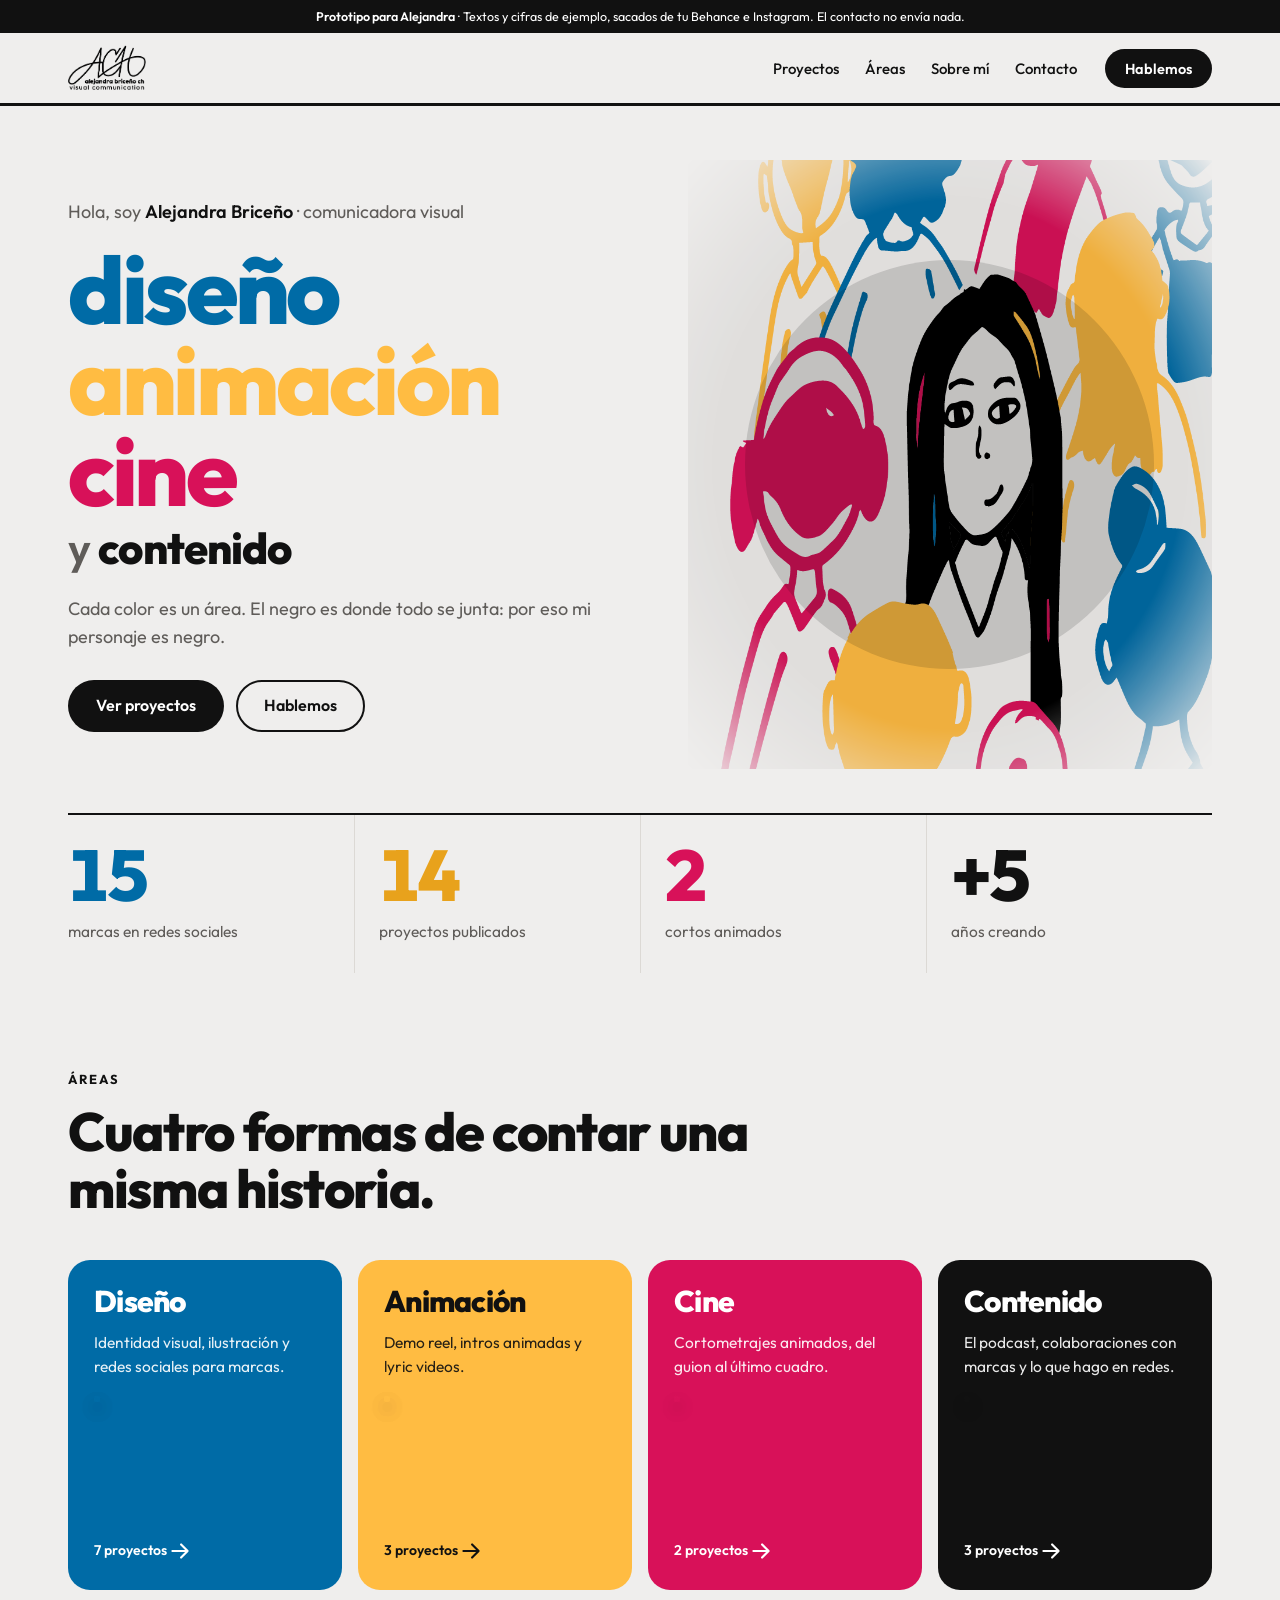
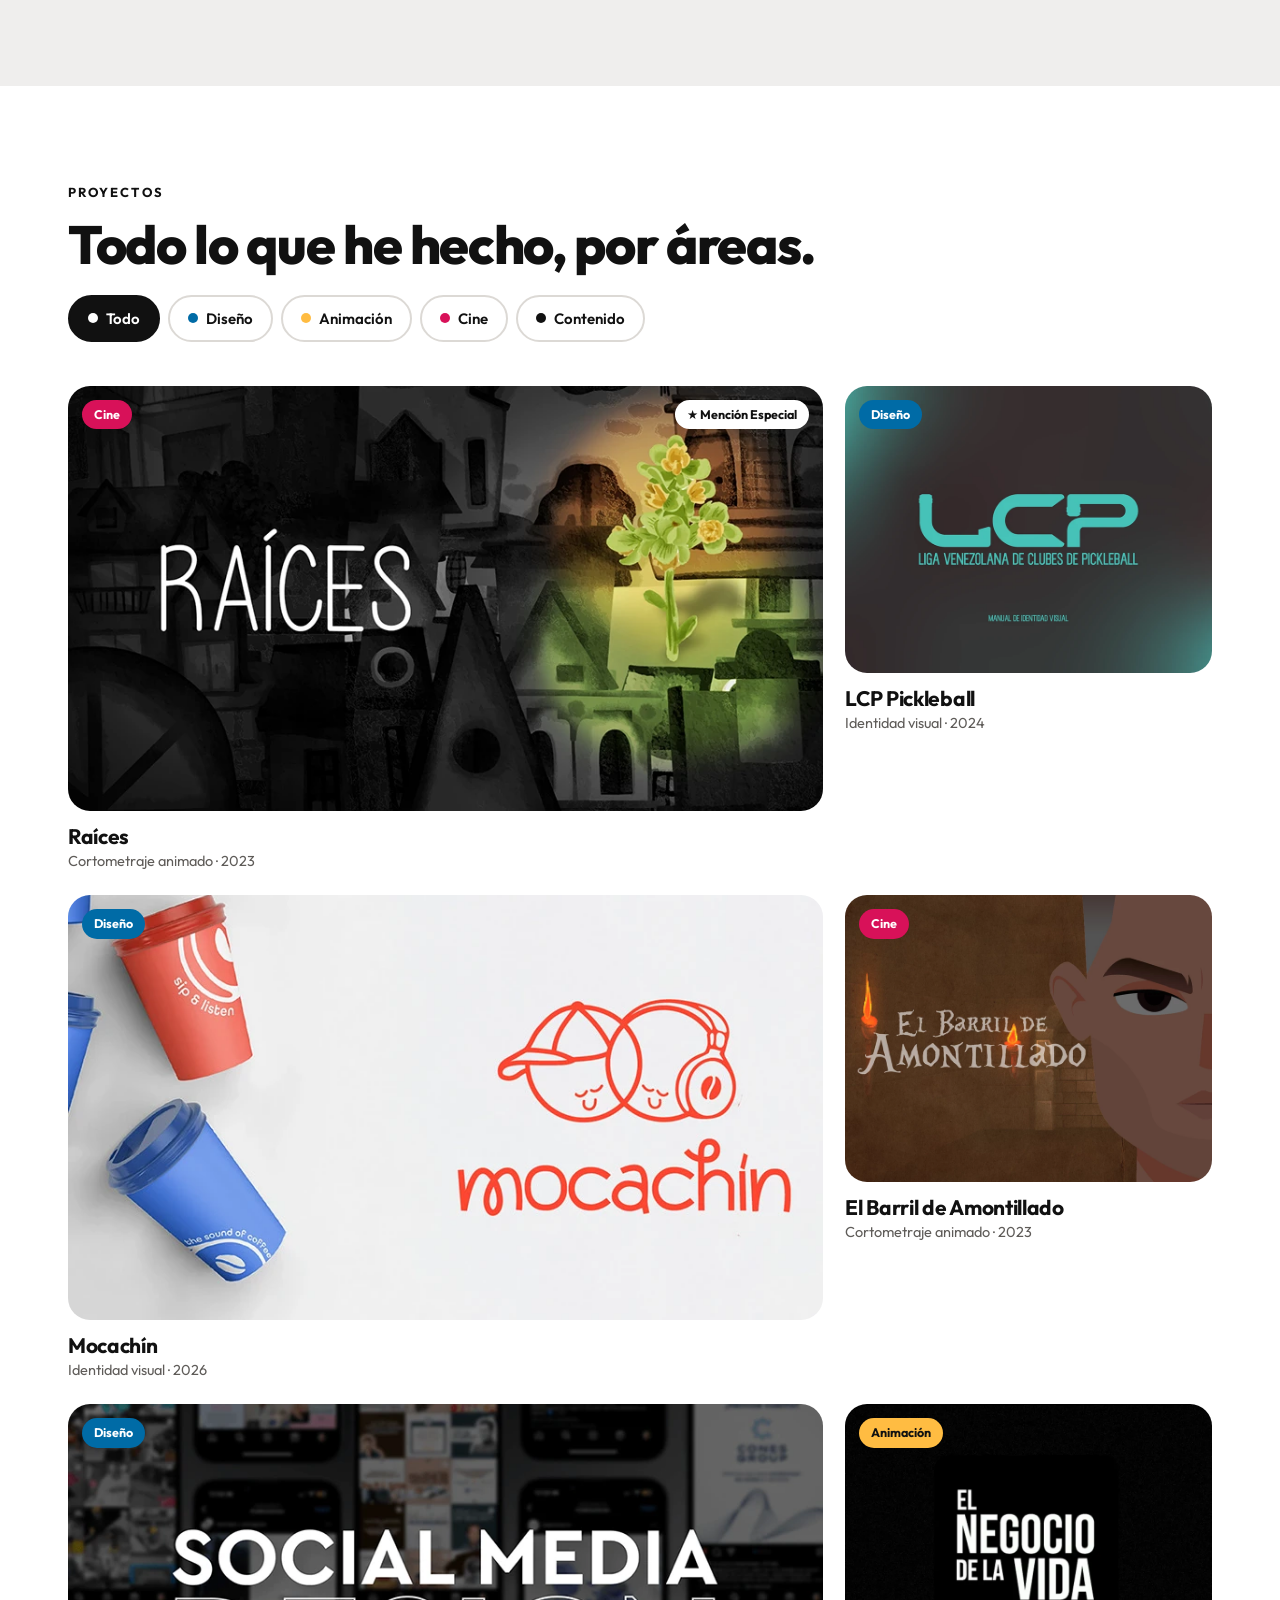
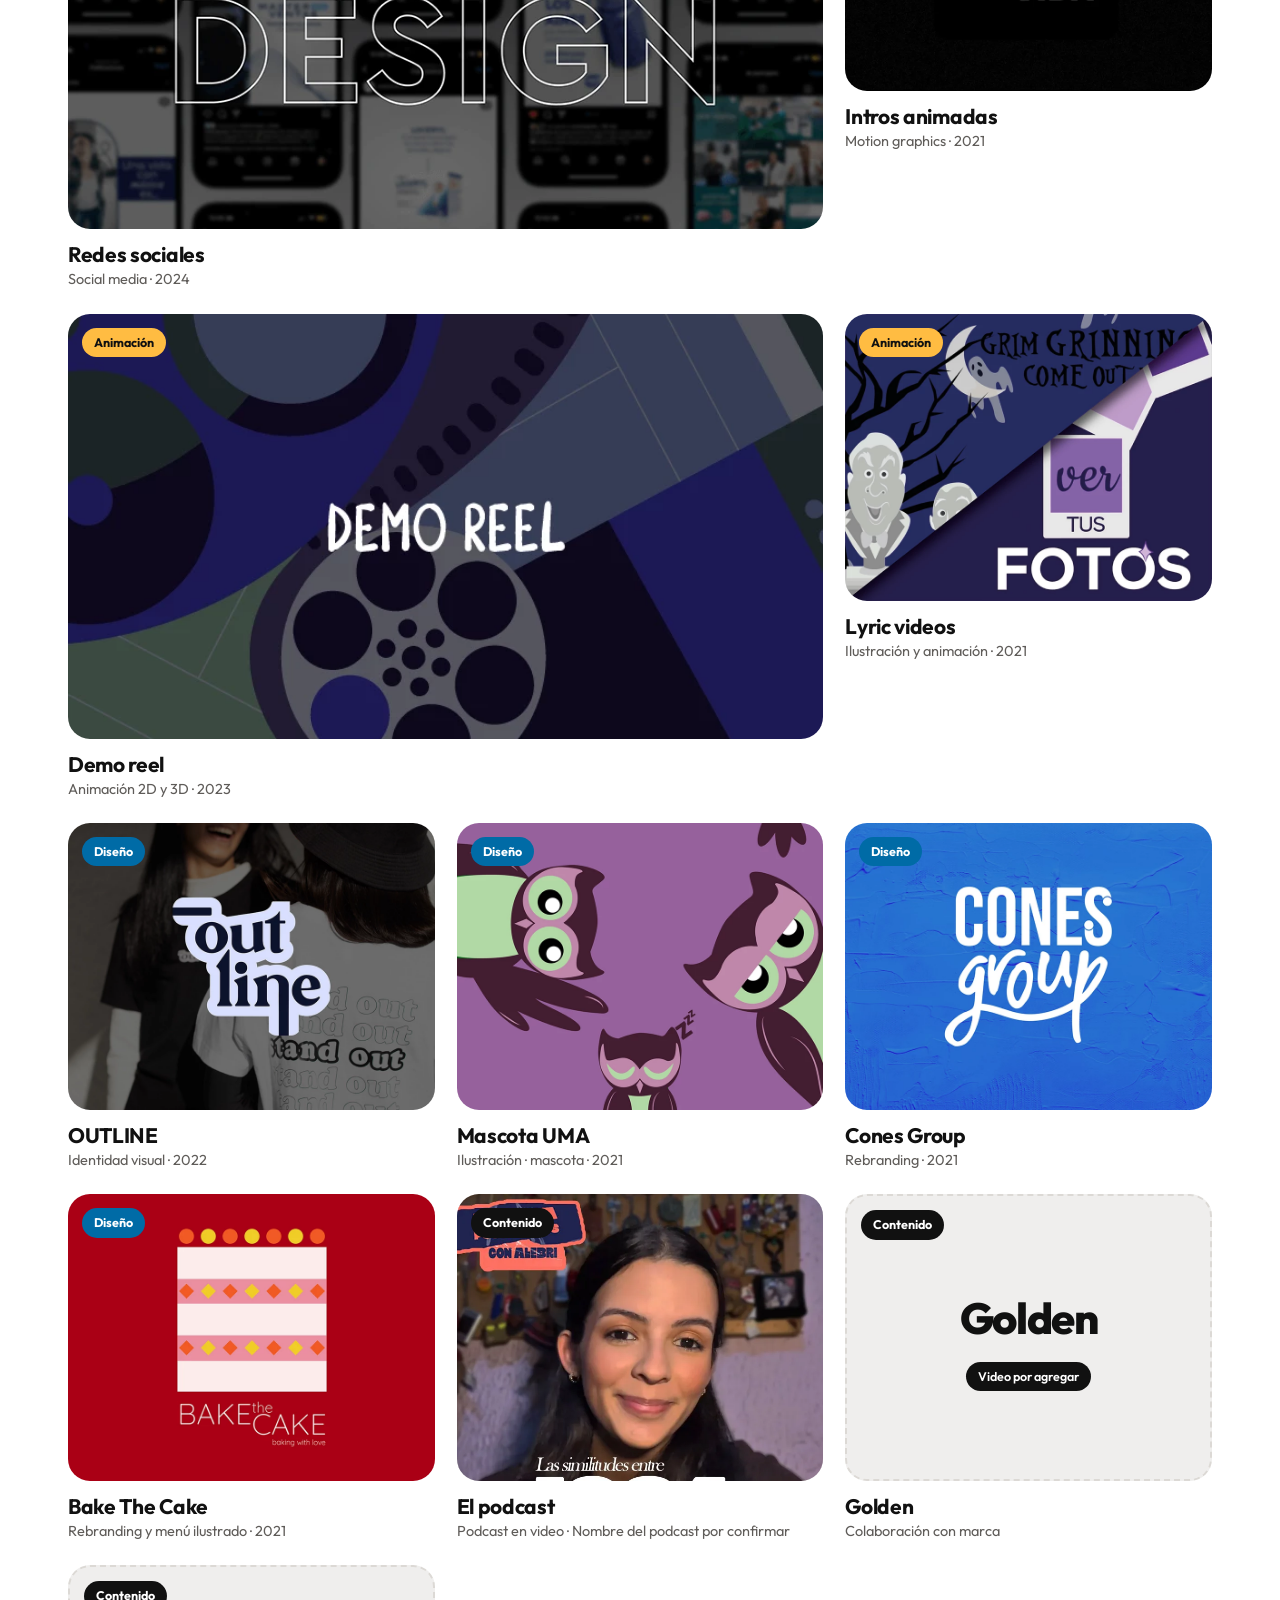
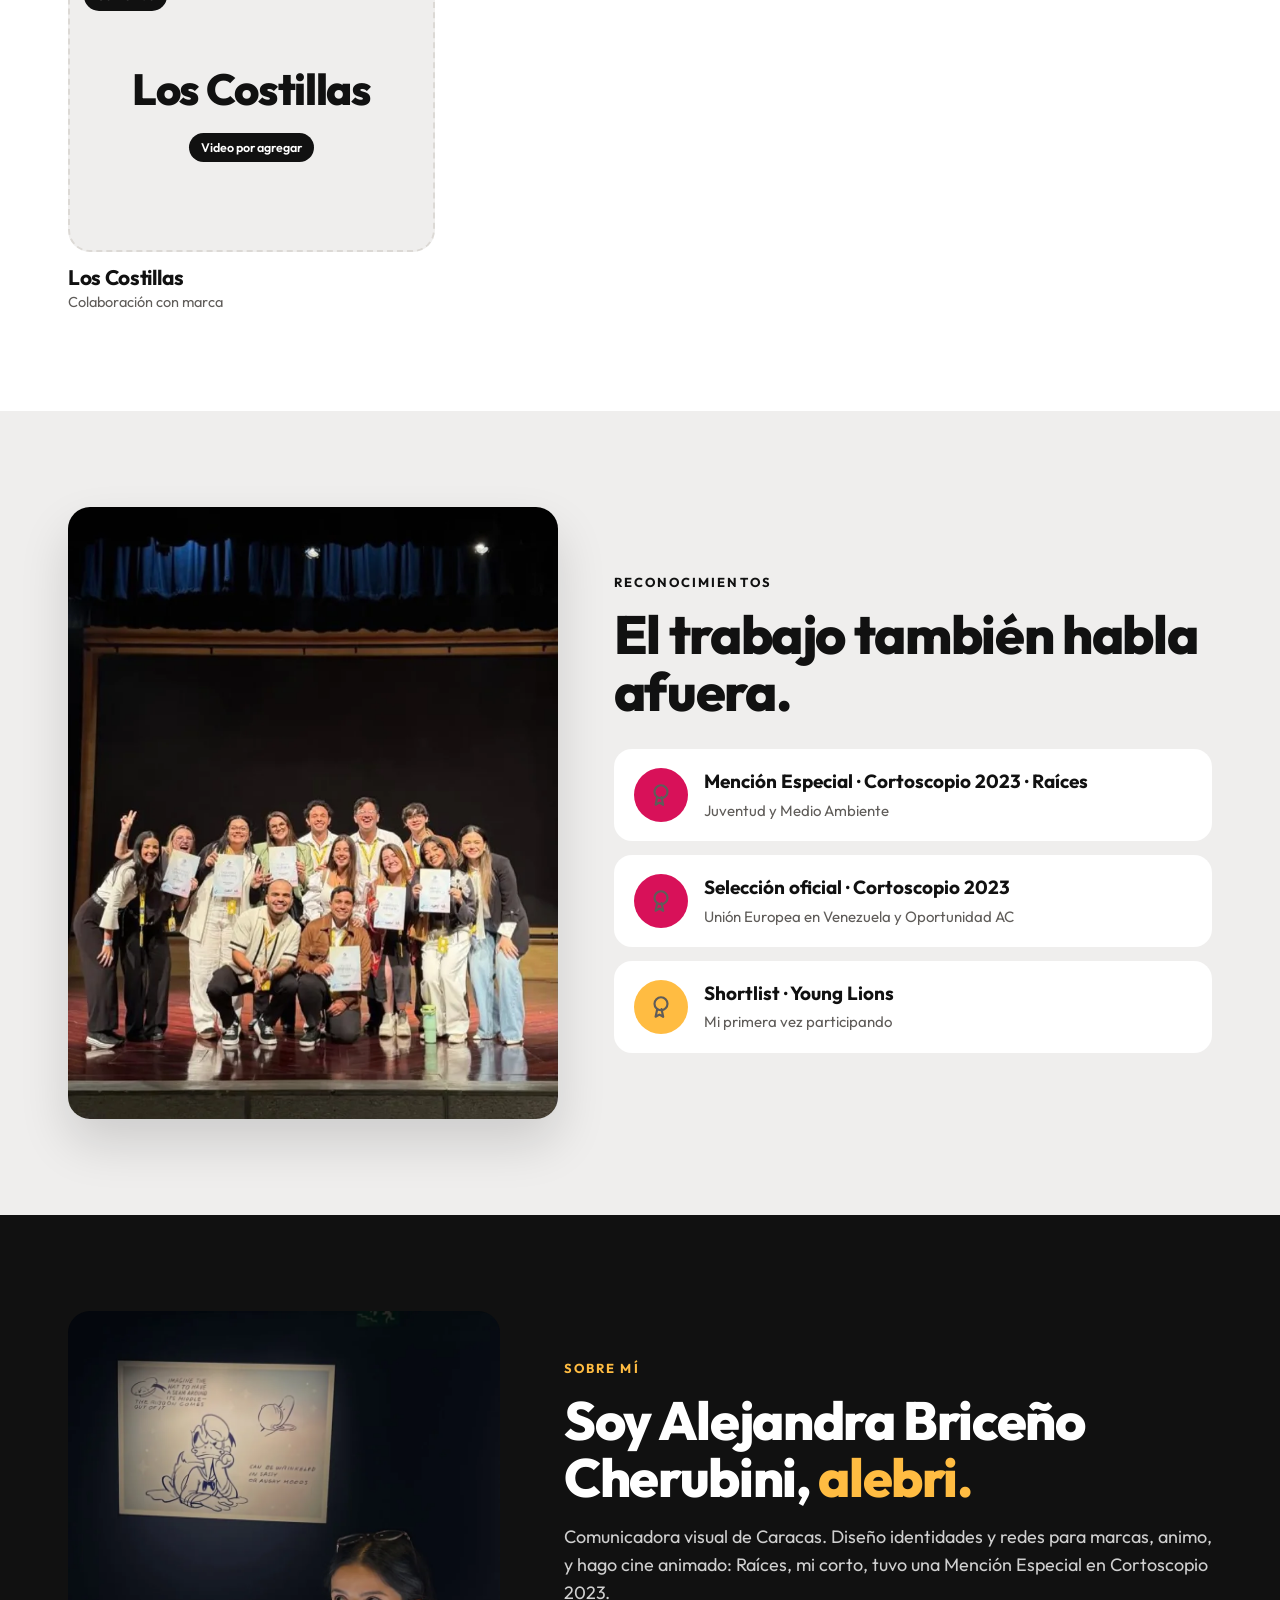
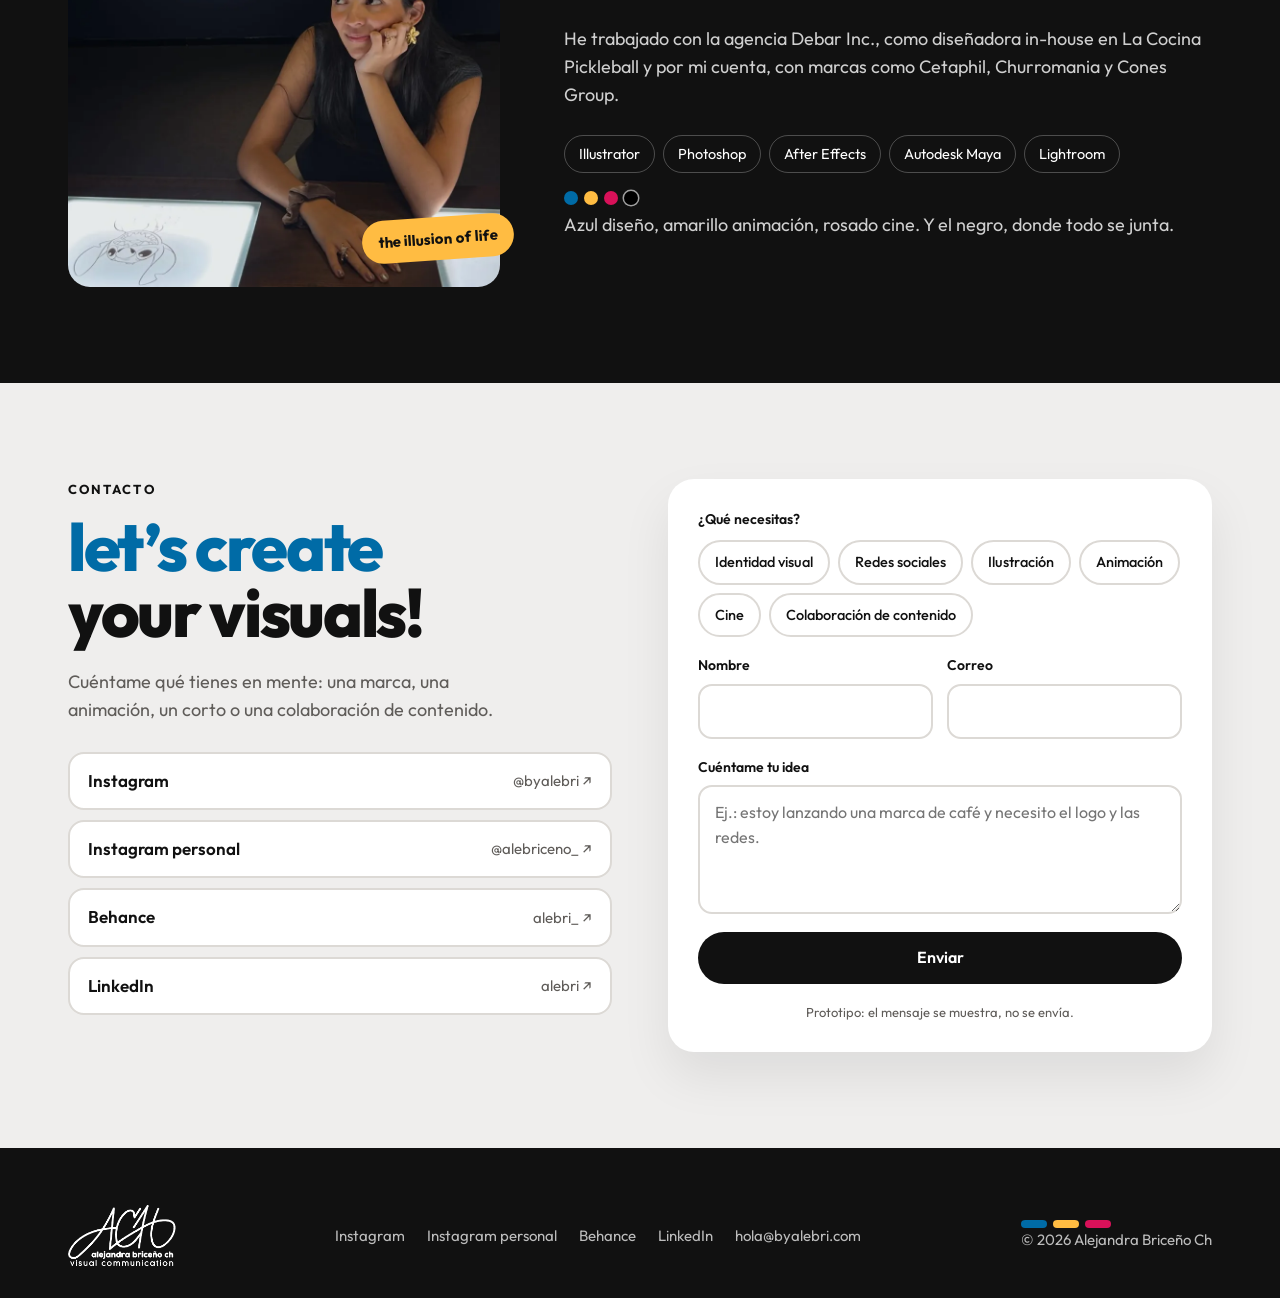
==== vitrinas/prototipo/index.html @ 8096a908 "Actualizar propuesta alebri" ====
<!doctype html>
<html lang="es">
<head>
  <meta charset="utf-8" />
  <meta name="viewport" content="width=device-width, initial-scale=1" />
  <meta name="robots" content="noindex, nofollow" />
  <title>alebri — Alejandra Briceño · diseño, animación, cine y contenido</title>
  <meta name="description" content="Portafolio de Alejandra Briceño (alebri), comunicadora visual: diseño, animación, cine y creación de contenido." />
  <link rel="preconnect" href="https://fonts.googleapis.com" />
  <link rel="preconnect" href="https://fonts.gstatic.com" crossorigin />
  <link href="https://fonts.googleapis.com/css2?family=Outfit:wght@300;400;500;600;700;800;900&amp;display=swap" rel="stylesheet" />
  <link rel="icon" type="image/png" href="img/marca/icono.png" />
  <link rel="stylesheet" href="recursos/estilos.css" />
</head>
<body data-pagina="inicio" data-area="todo">
  <main>
    <section class="hero">
      <div class="caja hero-grilla">
        <div class="hero-texto">
          <p class="saludo">Hola, soy <strong>Alejandra Briceño</strong> · comunicadora visual</p>
          <h1 class="hero-areas">
            <a href="#proyectos" data-area="diseno">diseño</a>
            <a href="#proyectos" data-area="animacion">animación</a>
            <a href="#proyectos" data-area="cine">cine</a>
            <span class="hero-y">y <a href="#proyectos" data-area="contenido">contenido</a></span>
          </h1>
          <p class="hero-bajada">Cada color es un área. El negro es donde todo se junta: por eso mi personaje es negro.</p>
          <div class="acciones">
            <a class="boton boton--acento" href="#proyectos">Ver proyectos</a>
            <a class="boton boton--borde" href="#contacto">Hablemos</a>
          </div>
        </div>
        <div class="hero-arte">
          <div class="hero-circulo" aria-hidden="true"></div>
          <img class="hero-personajes" src="img/marca/personajes.png" alt="Ilustración de alebri: su personaje en negro rodeado de personajes azules, amarillos y rosados" width="900" height="609" />
        </div>
      </div>
      <div class="caja">
        <div class="numeros" id="numeros"></div>
      </div>
    </section>

    <section class="seccion" id="areas">
      <div class="caja">
        <div class="cabeza">
          <p class="ceja">Áreas</p>
          <h2>Cuatro formas de contar <em>una misma historia.</em></h2>
        </div>
        <div class="areas" id="lista-areas"></div>
      </div>
    </section>

    <section class="seccion seccion--blanca" id="proyectos">
      <div class="caja">
        <div class="cabeza cabeza--fila">
          <div>
            <p class="ceja">Proyectos</p>
            <h2 id="titulo-proyectos">Todo lo que he hecho, <em>por áreas.</em></h2>
          </div>
          <div class="filtros" id="filtros" role="group" aria-label="Filtrar proyectos por área"></div>
        </div>
        <div class="subfiltros" id="subfiltros" role="group" aria-label="Filtrar diseño" hidden></div>
        <div class="proyectos" id="lista-proyectos"></div>
      </div>
    </section>

    <section class="seccion" id="premios">
      <div class="caja premios-grilla">
        <figure class="premios-foto" data-revelar>
          <img src="img/redes/young-lions.webp" alt="Alejandra con su equipo en Young Lions" loading="lazy" />
        </figure>
        <div>
          <p class="ceja">Reconocimientos</p>
          <h2>El trabajo <em>también habla afuera.</em></h2>
          <ul class="premios" id="lista-premios"></ul>
        </div>
      </div>
    </section>

    <section class="seccion seccion--negra" id="sobre-mi">
      <div class="caja sobre-grilla">
        <figure class="sobre-foto" data-revelar>
          <img src="img/marca/alebri.webp" alt="Alejandra Briceño frente a un dibujo de animación" loading="lazy" />
          <figcaption>the illusion of life</figcaption>
        </figure>
        <div data-revelar>
          <p class="ceja">Sobre mí</p>
          <h2>Soy Alejandra Briceño Cherubini, <em>alebri.</em></h2>
          <p>Comunicadora visual de Caracas. Diseño identidades y redes para marcas, animo, y hago cine animado: Raíces, mi corto, tuvo una Mención Especial en Cortoscopio 2023.</p>
          <p>He trabajado con la agencia Debar Inc., como diseñadora in-house en La Cocina Pickleball y por mi cuenta, con marcas como Cetaphil, Churromania y Cones Group.</p>
          <ul class="herramientas">
            <li>Illustrator</li><li>Photoshop</li><li>After Effects</li><li>Autodesk Maya</li><li>Lightroom</li>
          </ul>
          <p class="sobre-colores"><span class="punto punto--azul"></span><span class="punto punto--amarillo"></span><span class="punto punto--rosado"></span><span class="punto punto--negro"></span> Azul diseño, amarillo animación, rosado cine. Y el negro, donde todo se junta.</p>
        </div>
      </div>
    </section>

    <section class="seccion" id="contacto">
      <div class="caja contacto-grilla">
        <div>
          <p class="ceja">Contacto</p>
          <p class="lema"><span>let’s create</span> your visuals!</p>
          <p class="contacto-texto">Cuéntame qué tienes en mente: una marca, una animación, un corto o una colaboración de contenido.</p>
          <ul class="redes" id="lista-redes"></ul>
        </div>
        <form class="formulario" id="form-contacto" novalidate>
          <fieldset class="campo">
            <legend>¿Qué necesitas?</legend>
            <div class="chips" id="chips-contacto"></div>
            <p class="error" data-error="tipos" hidden>Elige al menos una opción.</p>
          </fieldset>
          <div class="fila-2">
            <label class="campo"><span class="etiqueta">Nombre</span><input name="nombre" autocomplete="name" /><span class="error" data-error="nombre" hidden>Dime tu nombre.</span></label>
            <label class="campo"><span class="etiqueta">Correo</span><input name="correo" type="email" autocomplete="email" /><span class="error" data-error="correo" hidden>Necesito un correo para responderte.</span></label>
          </div>
          <label class="campo"><span class="etiqueta">Cuéntame tu idea</span><textarea name="mensaje" rows="4" placeholder="Ej.: estoy lanzando una marca de café y necesito el logo y las redes."></textarea><span class="error" data-error="mensaje" hidden>Cuéntame un poco de tu proyecto.</span></label>
          <button class="boton boton--acento boton--ancho" type="submit">Enviar</button>
          <p class="nota">Prototipo: el mensaje se muestra, no se envía.</p>
        </form>
      </div>
    </section>
  </main>

  <script src="recursos/datos.js"></script>
  <script src="recursos/app.js"></script>
</body>
</html>
---- vitrinas/prototipo/recursos/estilos.css ----
/* Prototipo de byalebri.com. Sale de su propia marca: el gris de su banner de
   Behance, azul diseño, amarillo animación, rosado cine y negro, donde todo se
   junta. El área elegida cambia el color de acento de toda la web. */
*, *::before, *::after { box-sizing: border-box; }

:root {
  --fondo: #efeeed;
  --tinta: #111;
  --gris: #5f5c59;
  --linea: #dcd9d5;
  --blanco: #fff;
  --azul: #006ba6;
  --amarillo: #ffbc42;
  --rosado: #d81159;
  --negro: #111;
  --acento: var(--negro);
  --acento-texto: var(--negro); /* el acento cuando va como texto sobre claro */
  --sobre-acento: #fff;
  --radio: 22px;
  --caja: 1200px;
  --alto-cabecera: 70px;
}
body[data-area="diseno"] { --acento: var(--azul); --acento-texto: var(--azul); --sobre-acento: #fff; }
body[data-area="animacion"] { --acento: var(--amarillo); --acento-texto: #b07400; --sobre-acento: #111; }
body[data-area="cine"] { --acento: var(--rosado); --acento-texto: var(--rosado); --sobre-acento: #fff; }

html { scroll-behavior: smooth; scroll-padding-top: calc(var(--alto-cabecera) + 16px); }
body {
  margin: 0;
  font-family: 'Outfit', system-ui, -apple-system, 'Segoe UI', sans-serif;
  font-size: 17px;
  line-height: 1.55;
  color: var(--tinta);
  background: var(--fondo);
  -webkit-font-smoothing: antialiased;
}
img { display: block; max-width: 100%; }
a { color: inherit; }
button, input, textarea { font: inherit; color: inherit; }
h1, h2, h3 { margin: 0; line-height: 1.05; letter-spacing: -0.025em; }
p { margin: 0; }
[hidden] { display: none !important; }
:focus-visible { outline: 3px solid var(--azul); outline-offset: 3px; border-radius: 6px; }
.caja { max-width: var(--caja); margin: 0 auto; padding: 0 28px; }
.icono { width: 1.15em; height: 1.15em; flex: none; fill: none; stroke: currentColor; stroke-width: 2; stroke-linecap: round; stroke-linejoin: round; }

/* Colores de cada área, donde se usan fijos */
.c-diseno { --c: var(--azul); --c-texto: #fff; }
.c-animacion { --c: var(--amarillo); --c-texto: #111; }
.c-cine { --c: var(--rosado); --c-texto: #fff; }
.c-contenido, .c-todo { --c: var(--negro); --c-texto: #fff; }

/* ── Botones ── */
.boton {
  display: inline-flex; align-items: center; justify-content: center; gap: 8px; padding: 14px 26px;
  border: 2px solid transparent; border-radius: 999px; font-size: 16px; font-weight: 600; line-height: 1.2;
  text-decoration: none; cursor: pointer; transition: background-color .4s, color .4s, border-color .4s, transform .15s;
}
.boton:hover { transform: translateY(-2px); }
.boton--acento { background: var(--acento); color: var(--sobre-acento); }
.boton--borde { border-color: var(--tinta); }
.boton--borde:hover { background: var(--tinta); color: #fff; }
.boton--chico { padding: 9px 18px; font-size: 14.5px; }
.boton--ancho { width: 100%; }

/* ── Aviso y cabecera ── */
.aviso { padding: 7px 16px; background: var(--tinta); color: #fff; font-size: 12.5px; text-align: center; }
.aviso strong { font-weight: 600; }
.cabecera {
  position: sticky; top: 0; z-index: 50; background: color-mix(in srgb, var(--fondo) 86%, transparent);
  backdrop-filter: blur(14px); -webkit-backdrop-filter: blur(14px);
  border-bottom: 3px solid var(--acento); transition: border-color .4s;
}
.cabecera .caja { display: flex; align-items: center; gap: 28px; height: var(--alto-cabecera); }
.logo { display: block; flex: none; }
.logo img { height: 46px; width: auto; }
.menu { display: flex; gap: 26px; margin-left: auto; }
.menu a { font-size: 15px; font-weight: 500; text-decoration: none; position: relative; }
.menu a::after { content: ''; position: absolute; left: 0; right: 0; bottom: -4px; height: 2px; background: var(--acento); transform: scaleX(0); transition: transform .25s, background-color .4s; }
.menu a:hover::after { transform: scaleX(1); }
.menu-movil { display: none; place-items: center; width: 44px; height: 44px; margin-left: auto; border: 0; border-radius: 12px; background: var(--tinta); color: #fff; cursor: pointer; }

/* ── Portada ── */
.hero { padding: 54px 0 0; overflow: hidden; }
.hero-grilla { display: grid; grid-template-columns: 1.05fr .95fr; gap: 40px; align-items: center; }
.saludo { margin-bottom: 18px; font-size: 18px; color: var(--gris); }
.saludo strong { color: var(--tinta); font-weight: 600; }
.hero-areas { display: flex; flex-direction: column; align-items: flex-start; font-size: clamp(54px, 7.4vw, 104px); font-weight: 800; line-height: .96; letter-spacing: -0.035em; }
.hero-areas a { text-decoration: none; transition: transform .25s, opacity .3s; display: inline-block; }
.hero-areas a[data-area="diseno"] { color: var(--azul); }
.hero-areas a[data-area="animacion"] { color: var(--amarillo); }
.hero-areas a[data-area="cine"] { color: var(--rosado); }
.hero-areas a[data-area="contenido"] { color: var(--negro); }
.hero-areas a:hover { transform: translateX(10px); }
.hero-y { font-size: .46em; font-weight: 600; letter-spacing: -0.02em; color: var(--gris); margin-top: 10px; }
.hero-y a { font-weight: 800; }
body:not([data-area="todo"]) .hero-areas a:not(.activa) { opacity: .28; }
.hero-bajada { max-width: 30em; margin: 26px 0 30px; font-size: 18px; color: var(--gris); }
.acciones { display: flex; flex-wrap: wrap; gap: 12px; }
.hero-arte { position: relative; display: grid; place-items: center; min-height: 420px; }
.hero-circulo {
  position: absolute; width: 78%; aspect-ratio: 1; border-radius: 50%; background: var(--acento); opacity: .14;
  transition: background-color .5s; animation: respirar 7s ease-in-out infinite;
}
@keyframes respirar { 50% { transform: scale(1.06); } }
.hero-personajes {
  position: relative; width: 100%; max-width: 620px; mix-blend-mode: multiply; will-change: transform;
  -webkit-mask-image: radial-gradient(ellipse 72% 70% at 50% 50%, #000 62%, transparent 100%);
  mask-image: radial-gradient(ellipse 72% 70% at 50% 50%, #000 62%, transparent 100%);
}

.numeros { display: grid; grid-template-columns: repeat(4, 1fr); margin-top: 44px; border-top: 2px solid var(--tinta); }
.numero { padding: 24px 20px 30px 0; }
.numero + .numero { padding-left: 24px; border-left: 1px solid var(--linea); }
.numero strong { display: block; font-size: clamp(48px, 5.6vw, 76px); font-weight: 800; line-height: 1; letter-spacing: -0.04em; font-variant-numeric: tabular-nums; }
.numero:nth-child(1) strong { color: var(--azul); }
.numero:nth-child(2) strong { color: #e8a21c; }
.numero:nth-child(3) strong { color: var(--rosado); }
.numero span { display: block; margin-top: 8px; font-size: 15.5px; color: var(--gris); }

/* ── Secciones ── */
.seccion { padding: 96px 0; }
.seccion--blanca { background: var(--blanco); }
.seccion--negra { background: var(--negro); color: #fff; }
.cabeza { max-width: 760px; margin-bottom: 44px; }
.cabeza--fila { display: flex; flex-wrap: wrap; align-items: flex-end; justify-content: space-between; gap: 22px; max-width: none; }
.ceja { margin-bottom: 14px; font-size: 13px; font-weight: 700; letter-spacing: .16em; text-transform: uppercase; color: var(--acento-texto); transition: color .4s; }
.seccion--negra .ceja { color: var(--amarillo); }
h2 { font-size: clamp(34px, 4.2vw, 56px); font-weight: 800; }
h2 em { font-style: normal; color: var(--acento-texto); transition: color .4s; }
.seccion--negra h2 em { color: var(--amarillo); }

/* Áreas */
.areas { display: grid; grid-template-columns: repeat(4, 1fr); gap: 16px; }
.area {
  position: relative; display: flex; flex-direction: column; gap: 12px; min-height: 330px; padding: 26px; overflow: hidden;
  border: 0; border-radius: var(--radio); background: var(--c); color: var(--c-texto); text-align: left; cursor: pointer;
  transition: transform .3s cubic-bezier(.2, .8, .2, 1), box-shadow .3s;
}
.area:hover { transform: translateY(-6px) rotate(-.6deg); box-shadow: 0 22px 40px rgba(0, 0, 0, .16); }
.area h3 { font-size: 30px; font-weight: 800; }
.area p { font-size: 15.5px; opacity: .9; }
.area-cuenta { margin-top: auto; display: flex; align-items: center; justify-content: space-between; font-size: 14px; font-weight: 600; }
.area-cuenta .icono { width: 26px; height: 26px; transition: transform .25s; }
.area:hover .area-cuenta .icono { transform: translateX(6px); }
.area-fotos { position: relative; height: 92px; margin: 6px 0 4px; }
.area-fotos img {
  position: absolute; top: 0; width: 46%; aspect-ratio: 4 / 3; object-fit: cover; border-radius: 12px;
  border: 3px solid var(--c); box-shadow: 0 8px 18px rgba(0, 0, 0, .22); transition: transform .35s;
}
.area-fotos img:nth-child(1) { left: 0; transform: rotate(-6deg); }
.area-fotos img:nth-child(2) { left: 27%; transform: rotate(3deg); z-index: 1; }
.area-fotos img:nth-child(3) { left: 54%; transform: rotate(-2deg); }
.area:hover .area-fotos img:nth-child(1) { transform: rotate(-10deg) translateY(-6px); }
.area:hover .area-fotos img:nth-child(3) { transform: rotate(4deg) translateY(-6px); }

/* Proyectos */
.filtros, .subfiltros, .chips { display: flex; flex-wrap: wrap; gap: 8px; }
.subfiltros { margin: -22px 0 28px; }
.filtro {
  display: inline-flex; align-items: center; gap: 8px; padding: 10px 18px; border: 2px solid var(--linea); border-radius: 999px;
  background: transparent; font-size: 15px; font-weight: 600; cursor: pointer; transition: background-color .3s, border-color .3s, color .3s;
}
.filtro::before { content: ''; width: 10px; height: 10px; border-radius: 50%; background: var(--c); }
.filtro:hover { border-color: var(--c); }
.filtro[aria-pressed="true"] { border-color: var(--c); background: var(--c); color: var(--c-texto); }
.filtro[aria-pressed="true"]::before { background: currentColor; }
.subfiltros .filtro { padding: 7px 14px; font-size: 14px; }
.subfiltros .filtro::before { display: none; }
.proyectos { display: grid; grid-template-columns: repeat(3, 1fr); grid-auto-flow: dense; gap: 22px; }
.proyecto { position: relative; display: flex; flex-direction: column; gap: 14px; text-decoration: none; animation: entrar .45s both; }
.proyecto--destacado { grid-column: span 2; }
@keyframes entrar { from { opacity: 0; transform: translateY(14px); } }
.proyecto-img { position: relative; overflow: hidden; border-radius: var(--radio); background: #e5e2df; aspect-ratio: 808 / 632; }
.proyecto--destacado .proyecto-img { aspect-ratio: 16 / 9; }
.proyecto-img img { width: 100%; height: 100%; object-fit: cover; transition: transform .6s cubic-bezier(.2, .8, .2, 1); }
.proyecto--vertical .proyecto-img img { object-position: center 30%; }
.proyecto:hover .proyecto-img img { transform: scale(1.05); }
.proyecto-img::after {
  content: 'Ver proyecto →'; position: absolute; left: 16px; bottom: 16px; padding: 9px 16px; border-radius: 999px;
  background: var(--c); color: var(--c-texto); font-size: 14px; font-weight: 600; opacity: 0; transform: translateY(8px); transition: opacity .25s, transform .25s;
}
.proyecto:hover .proyecto-img::after { opacity: 1; transform: none; }
.proyecto-etiqueta { position: absolute; top: 14px; left: 14px; z-index: 1; padding: 5px 12px; border-radius: 999px; background: var(--c); color: var(--c-texto); font-size: 12.5px; font-weight: 700; }
.proyecto-premio { position: absolute; top: 14px; right: 14px; z-index: 1; padding: 5px 12px; border-radius: 999px; background: #fff; color: var(--tinta); font-size: 12.5px; font-weight: 700; }
.proyecto h3 { font-size: 21px; font-weight: 700; letter-spacing: -0.015em; }
.proyecto-meta { font-size: 14.5px; color: var(--gris); }
.proyecto--pendiente .proyecto-img {
  display: grid; place-items: center; align-content: center; gap: 10px; padding: 20px; border: 2px dashed var(--linea); background: var(--fondo); text-align: center;
}
.proyecto--pendiente .marca-colab { font-size: clamp(30px, 3.4vw, 44px); font-weight: 800; letter-spacing: -0.03em; }
.proyecto--pendiente .proyecto-img::after { content: none; }
.pendiente { display: inline-block; padding: 5px 12px; border-radius: 999px; background: var(--tinta); color: #fff; font-size: 12.5px; font-weight: 600; }

/* Reconocimientos */
.premios-grilla { display: grid; grid-template-columns: .9fr 1.1fr; gap: 56px; align-items: center; }
.premios-foto { margin: 0; overflow: hidden; border-radius: var(--radio); transform: rotate(-2deg); box-shadow: 0 24px 50px rgba(0, 0, 0, .14); }
.premios-foto img { width: 100%; aspect-ratio: 4 / 5; object-fit: cover; }
.premios { display: grid; gap: 14px; margin: 30px 0 0; padding: 0; list-style: none; }
.premio { display: grid; grid-template-columns: 54px 1fr; gap: 16px; align-items: center; padding: 18px 20px; border-radius: 18px; background: #fff; }
.premio-icono { display: grid; place-items: center; width: 54px; height: 54px; border-radius: 50%; background: var(--c); color: var(--c-texto); }
.premio-icono .icono { width: 26px; height: 26px; }
.premio strong { display: block; font-size: 19px; }
.premio span { font-size: 15px; color: var(--gris); }

/* Sobre mí */
.sobre-grilla { display: grid; grid-template-columns: .8fr 1.2fr; gap: 64px; align-items: center; }
.sobre-foto { position: relative; margin: 0; }
.sobre-foto img { width: 100%; aspect-ratio: 3 / 4; object-fit: cover; border-radius: var(--radio); }
.sobre-foto figcaption { position: absolute; right: -14px; bottom: 26px; padding: 10px 16px; border-radius: 999px; background: var(--amarillo); color: #111; font-weight: 700; font-size: 15px; transform: rotate(-4deg); }
.sobre-grilla p:not(.ceja) { margin-top: 18px; font-size: 18px; color: rgba(255, 255, 255, .8); }
.herramientas { display: flex; flex-wrap: wrap; gap: 8px; margin: 26px 0 0; padding: 0; list-style: none; }
.herramientas li { padding: 7px 14px; border: 1.5px solid rgba(255, 255, 255, .25); border-radius: 999px; font-size: 14.5px; }
.sobre-colores { display: flex; flex-wrap: wrap; align-items: center; gap: 6px; }
.punto { display: inline-block; width: 14px; height: 14px; border-radius: 50%; }
.punto--azul { background: var(--azul); }
.punto--amarillo { background: var(--amarillo); }
.punto--rosado { background: var(--rosado); }
.punto--negro { background: #000; box-shadow: 0 0 0 1.5px rgba(255, 255, 255, .6); margin-right: 8px; }

/* Contacto */
.contacto-grilla { display: grid; grid-template-columns: 1fr 1fr; gap: 56px; align-items: start; }
.lema { font-size: clamp(42px, 5.2vw, 72px); font-weight: 800; line-height: 1; letter-spacing: -0.035em; }
.lema span { display: block; color: var(--azul); }
.contacto-texto { max-width: 26em; margin: 22px 0 28px; font-size: 18px; color: var(--gris); }
.redes { display: grid; gap: 10px; margin: 0; padding: 0; list-style: none; }
.redes a {
  display: flex; align-items: center; justify-content: space-between; gap: 12px; padding: 14px 18px; border: 2px solid var(--linea);
  border-radius: 16px; background: #fff; text-decoration: none; transition: border-color .2s, transform .2s;
}
.redes a:hover { border-color: var(--acento); transform: translateX(4px); }
.redes strong { font-weight: 600; }
.redes span { color: var(--gris); font-size: 15px; }
.formulario { display: grid; gap: 18px; padding: 30px; border-radius: 26px; background: #fff; box-shadow: 0 24px 50px rgba(0, 0, 0, .08); }
.campo { display: grid; gap: 7px; min-width: 0; margin: 0; padding: 0; border: 0; }
.campo legend, .etiqueta { padding: 0; font-size: 14px; font-weight: 600; }
.campo legend { margin-bottom: 10px; }
.campo input, .campo textarea {
  width: 100%; padding: 13px 15px; border: 2px solid var(--linea); border-radius: 14px; background: #fff; font-size: 16px; transition: border-color .2s;
}
.campo textarea { min-height: 110px; resize: vertical; }
.campo input:focus, .campo textarea:focus { outline: none; border-color: var(--acento); }
.campo.con-error input, .campo.con-error textarea { border-color: var(--rosado); }
.error { font-size: 13.5px; font-weight: 600; color: var(--rosado); }
.chip { padding: 9px 15px; border: 2px solid var(--linea); border-radius: 999px; background: #fff; font-size: 14.5px; font-weight: 500; cursor: pointer; transition: all .2s; }
.chip:hover { border-color: var(--tinta); }
.chip[aria-pressed="true"] { border-color: var(--c); background: var(--c); color: var(--c-texto); }
.fila-2 { display: grid; grid-template-columns: 1fr 1fr; gap: 14px; }
.nota { font-size: 13px; color: var(--gris); text-align: center; }

/* Pie */
.pie { padding: 56px 0 30px; background: var(--negro); color: rgba(255, 255, 255, .72); font-size: 15px; }
.pie .caja { display: grid; grid-template-columns: auto 1fr auto; gap: 30px; align-items: center; }
.pie img { height: 64px; width: auto; }
.pie-enlaces { display: flex; flex-wrap: wrap; justify-content: center; gap: 22px; }
.pie a { text-decoration: none; }
.pie a:hover { color: #fff; }
.pie-colores { display: flex; gap: 6px; }
.pie-colores span { width: 26px; height: 8px; border-radius: 4px; }

/* ── Ficha de proyecto ── */
.ficha-cabeza { padding: 46px 0 34px; }
.volver { display: inline-flex; align-items: center; gap: 8px; margin-bottom: 28px; font-size: 15px; font-weight: 600; text-decoration: none; color: var(--gris); }
.volver:hover { color: var(--tinta); }
.ficha-etiquetas { display: flex; flex-wrap: wrap; gap: 8px; margin-bottom: 18px; }
.ficha-etiquetas span { padding: 6px 14px; border-radius: 999px; font-size: 13.5px; font-weight: 700; }
.ficha-etiquetas .area-chip { background: var(--acento); color: var(--sobre-acento); }
.ficha-etiquetas .premio-chip { background: #fff; color: var(--tinta); }
.ficha-cabeza h1 { max-width: 16em; font-size: clamp(42px, 6vw, 84px); font-weight: 800; letter-spacing: -0.04em; }
.ficha-meta { margin-top: 14px; font-size: 18px; color: var(--gris); }
.ficha-grilla { display: grid; grid-template-columns: 1.3fr .7fr; gap: 48px; align-items: start; padding-bottom: 50px; }
.ficha-texto { font-size: 20px; line-height: 1.55; }
.proceso { display: flex; flex-wrap: wrap; gap: 10px; margin: 26px 0 0; padding: 0; list-style: none; counter-reset: paso; }
.proceso li { counter-increment: paso; display: inline-flex; align-items: center; gap: 10px; padding: 8px 16px 8px 8px; border-radius: 999px; background: #fff; font-size: 15px; font-weight: 500; }
.proceso li::before { content: counter(paso); display: grid; place-items: center; width: 28px; height: 28px; border-radius: 50%; background: var(--acento); color: var(--sobre-acento); font-size: 13px; font-weight: 700; }
.ficha-lado { display: grid; gap: 22px; padding: 26px; border-radius: var(--radio); background: #fff; }
.ficha-lado h3 { margin-bottom: 10px; font-size: 13px; font-weight: 700; letter-spacing: .14em; text-transform: uppercase; color: var(--gris); }
.ficha-lado ul { display: grid; gap: 8px; margin: 0; padding: 0; list-style: none; }
.ficha-lado a { display: inline-flex; align-items: center; gap: 8px; font-weight: 600; text-decoration: none; }
.ficha-lado a:hover { color: var(--acento-texto); }
.ficha-lado .sin-enlace { color: var(--gris); font-weight: 500; }
.chips-herramientas { display: flex; flex-wrap: wrap; gap: 6px; }
.chips-herramientas span { padding: 5px 12px; border-radius: 999px; background: var(--fondo); font-size: 14px; }
.reproductor { position: relative; overflow: hidden; margin-bottom: 18px; border-radius: var(--radio); background: #111; aspect-ratio: 16 / 9; }
.reproductor iframe { position: absolute; inset: 0; width: 100%; height: 100%; border: 0; }
.reproductor-portada { position: absolute; inset: 0; display: grid; place-items: center; width: 100%; padding: 0; border: 0; background: #111; cursor: pointer; }
.reproductor-portada img { position: absolute; inset: 0; width: 100%; height: 100%; object-fit: cover; opacity: .72; transition: opacity .3s, transform .6s; }
.reproductor-portada:hover img { opacity: .9; transform: scale(1.03); }
.boton-play { position: relative; display: grid; place-items: center; width: 92px; height: 92px; border-radius: 50%; background: var(--acento); color: var(--sobre-acento); box-shadow: 0 12px 30px rgba(0, 0, 0, .35); transition: transform .25s; }
.reproductor-portada:hover .boton-play { transform: scale(1.08); }
.boton-play .icono { width: 34px; height: 34px; margin-left: 5px; fill: currentColor; stroke: none; }
.mas-videos { display: flex; flex-wrap: wrap; gap: 8px; margin-bottom: 40px; }
.mas-videos button { padding: 9px 16px; border: 2px solid var(--linea); border-radius: 999px; background: #fff; font-size: 14.5px; font-weight: 600; cursor: pointer; }
.mas-videos button[aria-pressed="true"] { border-color: var(--acento); background: var(--acento); color: var(--sobre-acento); }
.galeria { display: grid; grid-template-columns: 1fr 1fr; gap: 18px; padding-bottom: 70px; }
.galeria button { display: block; overflow: hidden; padding: 0; border: 0; border-radius: 18px; background: #e5e2df; cursor: zoom-in; }
.galeria button:first-child { grid-column: 1 / -1; }
.galeria img { width: 100%; transition: transform .5s; }
.galeria button:hover img { transform: scale(1.02); }
.ficha-pendiente { display: grid; place-items: center; gap: 12px; margin-bottom: 70px; padding: 70px 24px; border: 2px dashed var(--linea); border-radius: var(--radio); text-align: center; color: var(--gris); }
.ficha-pendiente strong { font-size: 24px; color: var(--tinta); }
.vertical-img { max-width: 420px; margin: 0 auto 70px; border-radius: var(--radio); overflow: hidden; }
.siguiente { display: grid; grid-template-columns: 1fr auto; align-items: center; gap: 20px; padding: 34px 0 90px; border-top: 2px solid var(--tinta); text-decoration: none; }
.siguiente small { display: block; font-size: 14px; font-weight: 600; letter-spacing: .14em; text-transform: uppercase; color: var(--gris); }
.siguiente strong { display: block; margin-top: 6px; font-size: clamp(30px, 4vw, 52px); font-weight: 800; letter-spacing: -0.03em; }
.siguiente .icono { width: 54px; height: 54px; transition: transform .25s; }
.siguiente:hover .icono { transform: translateX(10px); }
.siguiente:hover strong { color: var(--c); }

/* Diálogos */
dialog { padding: 0; border: 0; border-radius: 26px; color: var(--tinta); box-shadow: 0 30px 80px rgba(0, 0, 0, .35); }
dialog::backdrop { background: rgba(17, 17, 17, .72); }
.modal { width: min(520px, calc(100% - 32px)); }
.modal-cuerpo { display: grid; gap: 14px; padding: 30px; }
.modal h3 { padding-right: 40px; font-size: 24px; font-weight: 800; }
.modal p { color: var(--gris); }
.correo { padding: 18px; border-radius: 16px; background: var(--fondo); font-size: 15px; }
.correo dl { display: grid; grid-template-columns: auto 1fr; gap: 4px 12px; margin: 0 0 12px; font-size: 14px; }
.correo dt { color: var(--gris); }
.correo dd { margin: 0; font-weight: 600; }
.correo pre { margin: 0; font-family: inherit; white-space: pre-wrap; }
.cerrar { position: absolute; top: 14px; right: 14px; display: grid; place-items: center; width: 40px; height: 40px; border: 0; border-radius: 50%; background: var(--fondo); cursor: pointer; }
.visor { width: min(1200px, calc(100% - 32px)); background: #111; }
.visor img { width: 100%; max-height: 82vh; object-fit: contain; }
.visor-flecha { position: absolute; top: 50%; display: grid; place-items: center; width: 48px; height: 48px; margin-top: -24px; border: 0; border-radius: 50%; background: rgba(255, 255, 255, .9); cursor: pointer; }
.visor-flecha--ant { left: 14px; }
.visor-flecha--sig { right: 14px; }

/* Aparición al hacer scroll */
[data-revelar] { opacity: 0; transform: translateY(26px); transition: opacity .7s ease, transform .7s cubic-bezier(.2, .8, .2, 1); transition-delay: calc(var(--i, 0) * 70ms); }
[data-revelar].visible { opacity: 1; transform: none; }

/* ── Adaptación ── */
@media (max-width: 1000px) {
  .menu { position: absolute; top: 100%; left: 0; right: 0; display: none; flex-direction: column; gap: 0; padding: 8px 28px 20px; background: var(--fondo); border-bottom: 3px solid var(--acento); }
  .menu.abierto { display: flex; }
  .menu a { padding: 13px 0; border-bottom: 1px solid var(--linea); }
  .menu-movil { display: grid; }
  .cabecera .boton { display: none; }
  .areas { grid-template-columns: 1fr 1fr; }
}
@media (max-width: 860px) {
  .seccion { padding: 70px 0; }
  .hero-grilla, .premios-grilla, .sobre-grilla, .contacto-grilla, .ficha-grilla { grid-template-columns: 1fr; gap: 34px; }
  .hero-arte { min-height: 0; order: -1; }
  .hero-personajes { max-width: 460px; }
  .numeros { grid-template-columns: 1fr 1fr; }
  .numero:nth-child(3) { padding-left: 0; border-left: 0; }
  .numero:nth-child(n+3) { border-top: 1px solid var(--linea); }
  .proyectos { grid-template-columns: 1fr 1fr; }
  .premios-foto { max-width: 380px; }
  .sobre-foto { max-width: 380px; }
}
@media (max-width: 560px) {
  .caja { padding: 0 18px; }
  .hero { padding-top: 26px; }
  .hero-areas { font-size: 52px; }
  .logo img { height: 38px; }
  .areas, .proyectos, .fila-2 { grid-template-columns: 1fr; }
  .proyecto--destacado { grid-column: auto; }
  .proyecto--destacado .proyecto-img { aspect-ratio: 808 / 632; }
  .area { min-height: 0; }
  .formulario { padding: 22px; }
  .galeria { grid-template-columns: 1fr; }
  .pie .caja { grid-template-columns: 1fr; justify-items: center; text-align: center; }
  .sobre-foto figcaption { right: 10px; }
}
@media (prefers-reduced-motion: reduce) {
  html { scroll-behavior: auto; }
  *, *::before, *::after { animation: none !important; transition: none !important; }
  [data-revelar] { opacity: 1; transform: none; }
}
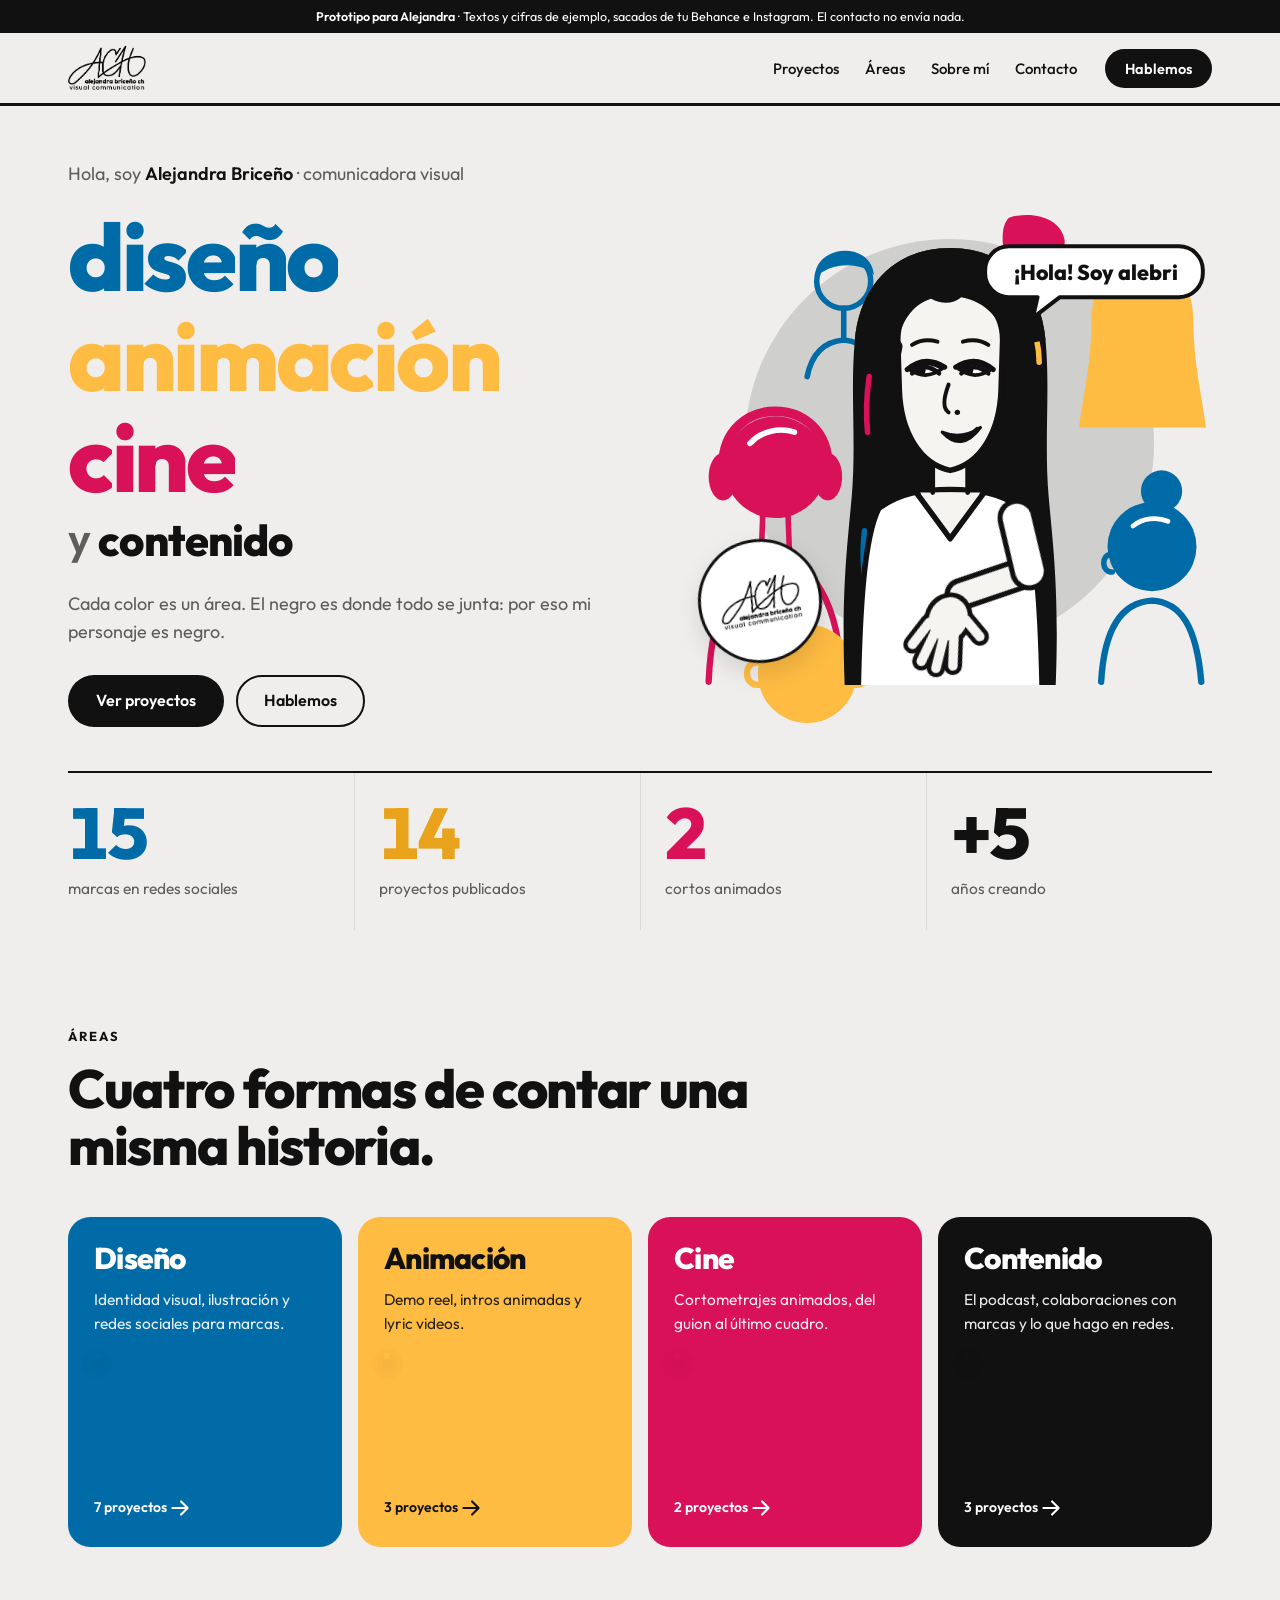
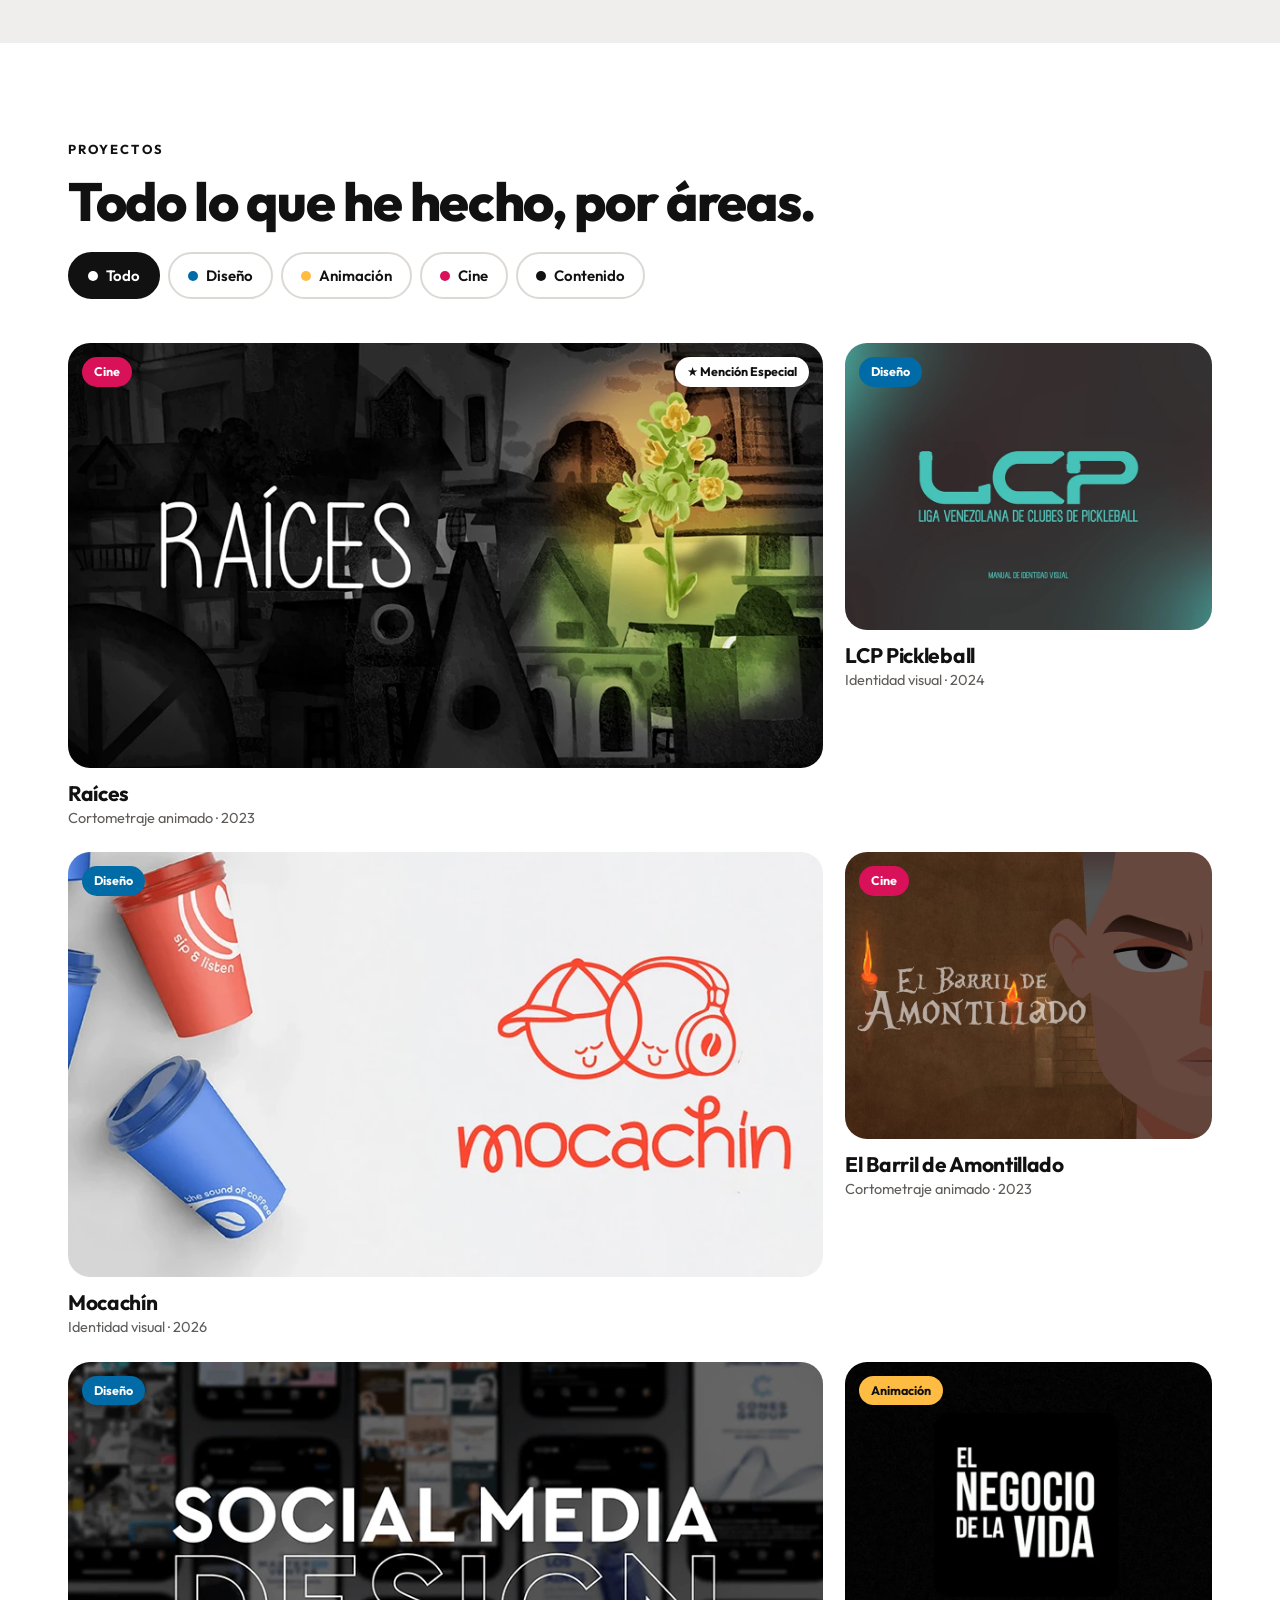
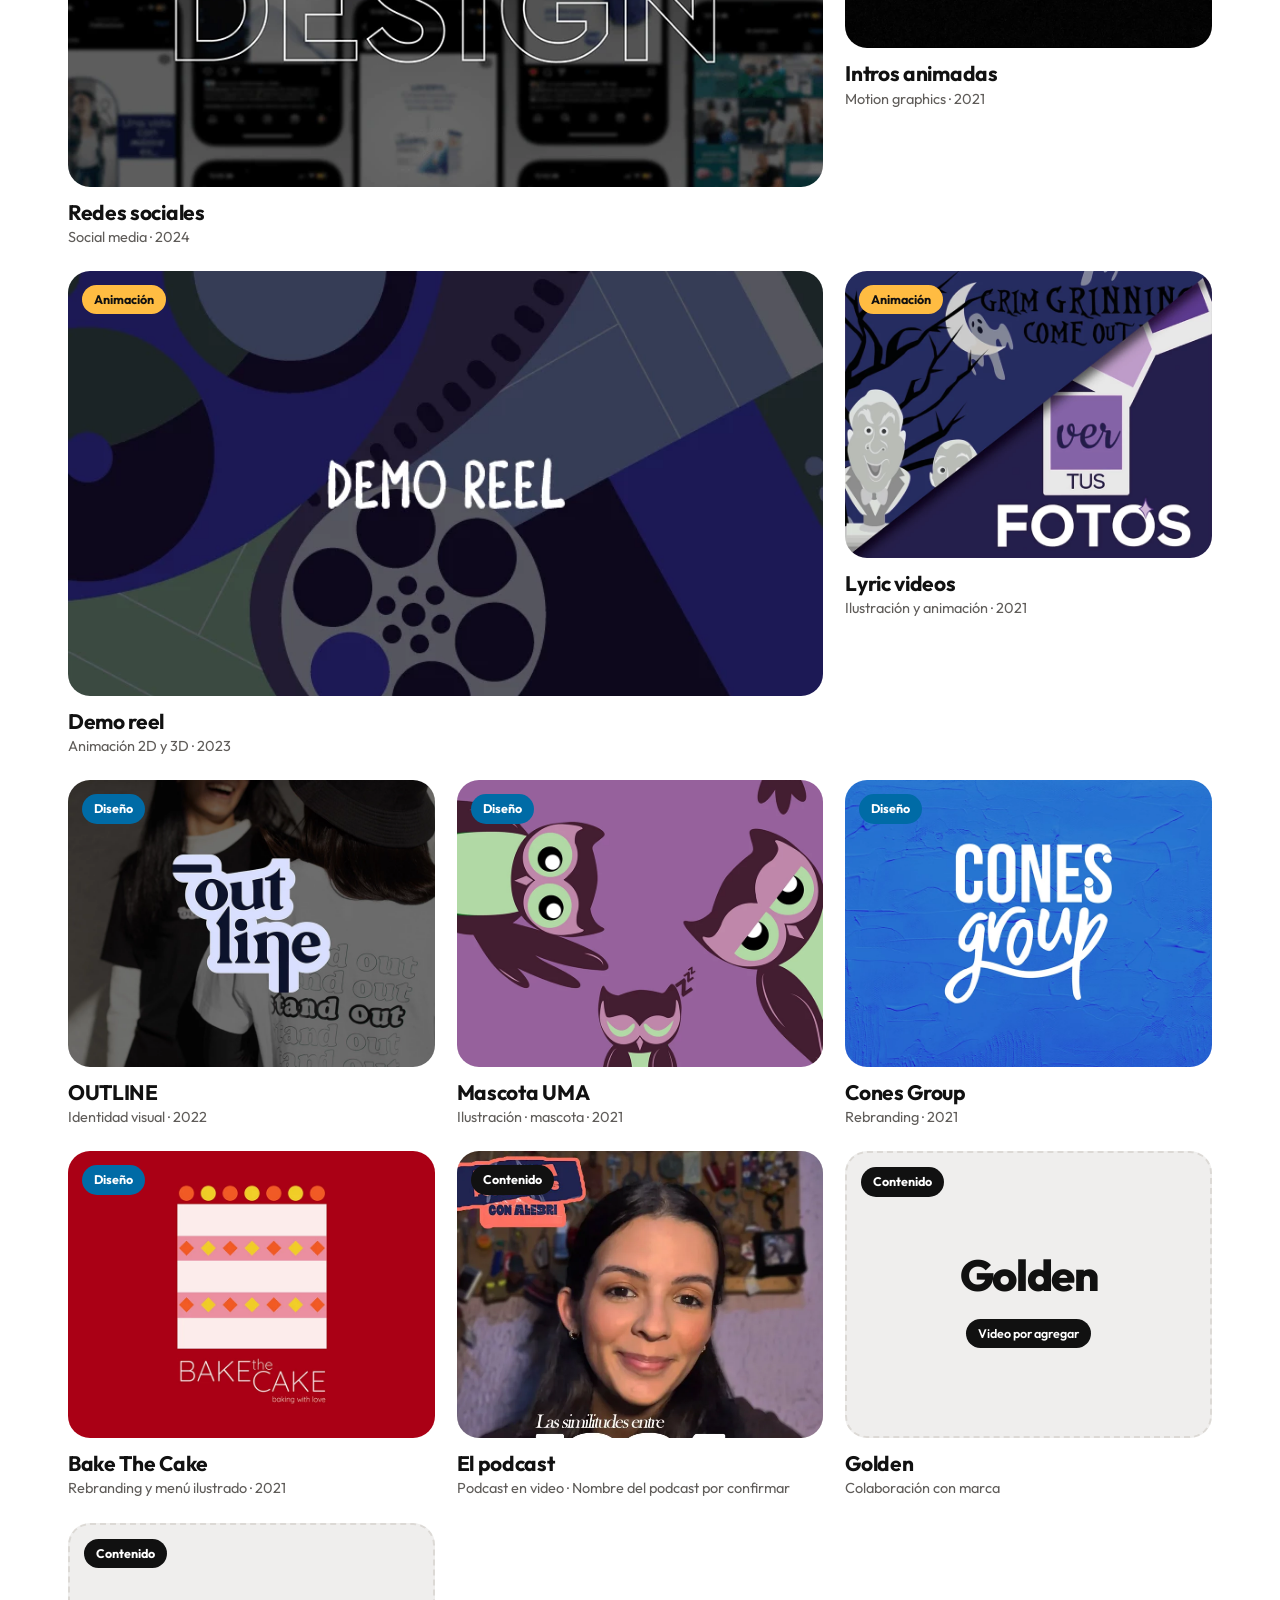
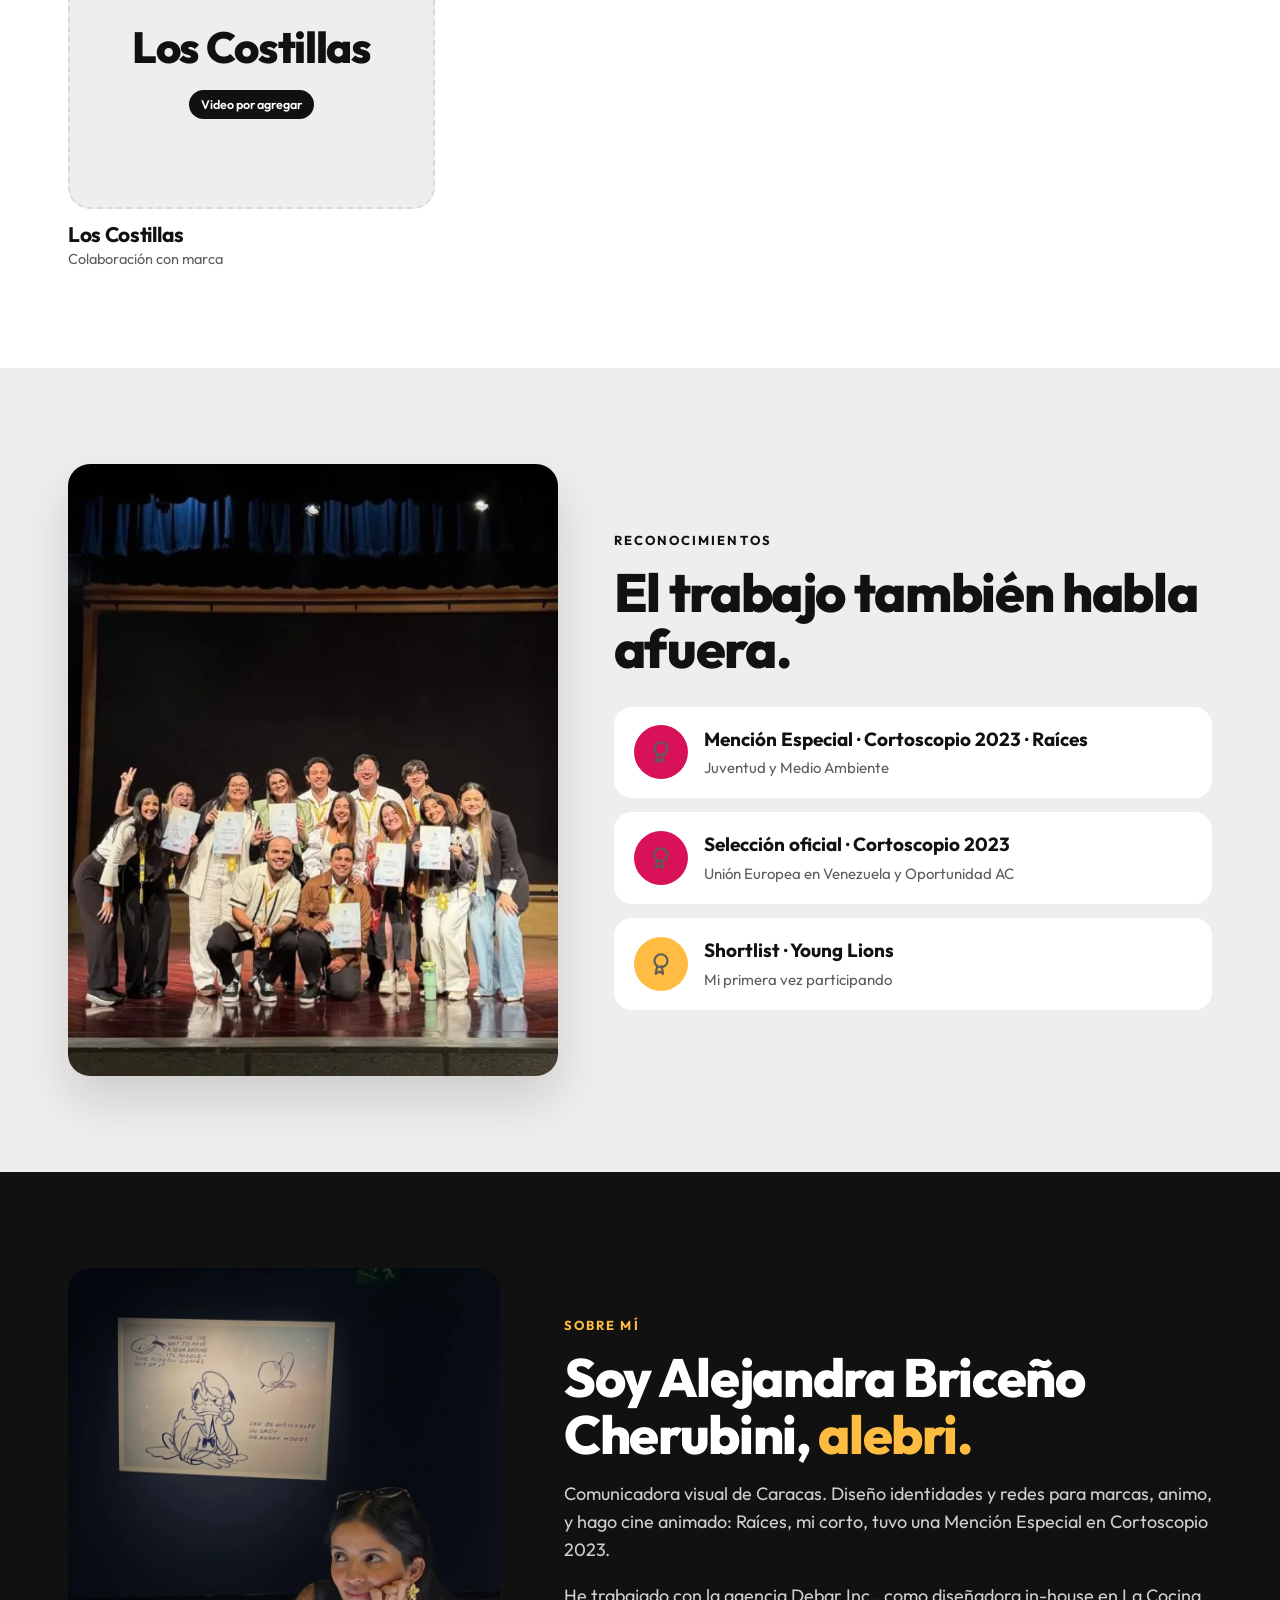
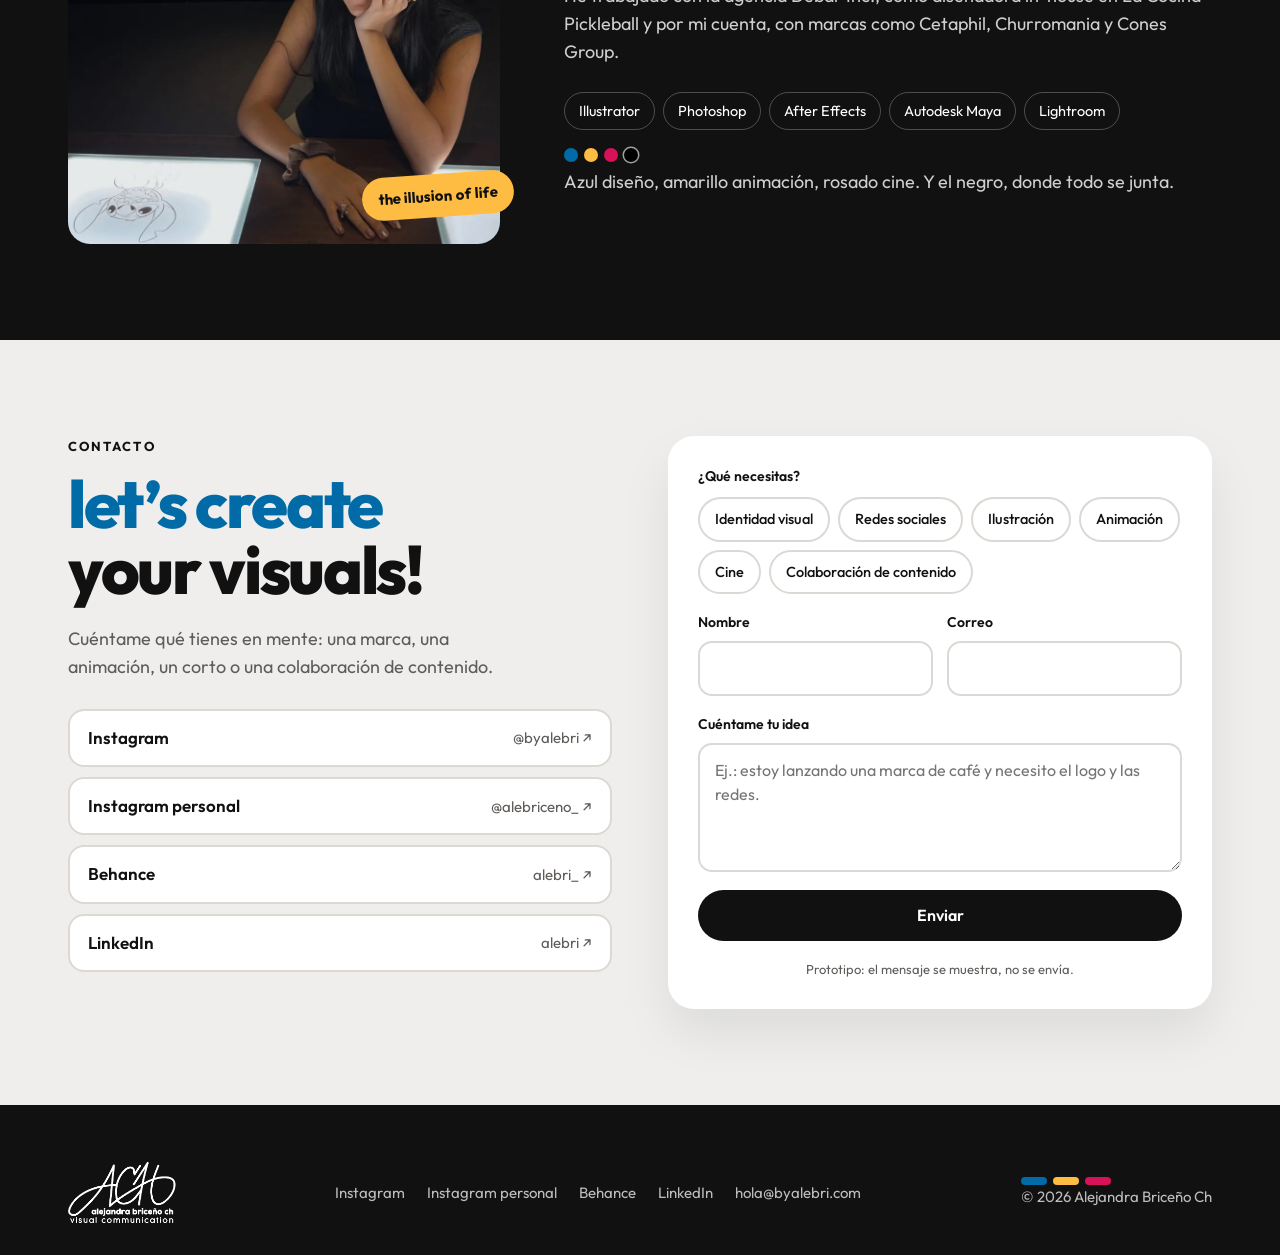
==== commit 134b3549: "Actualizar propuesta alebri" ====
--- a/vitrinas/prototipo/index.html
+++ b/vitrinas/prototipo/index.html
@@ -32,7 +32,6 @@
         </div>
         <div class="hero-arte">
           <div class="hero-circulo" aria-hidden="true"></div>
-          <img class="hero-personajes" src="img/marca/personajes.png" alt="Ilustración de alebri: su personaje en negro rodeado de personajes azules, amarillos y rosados" width="900" height="609" />
         </div>
       </div>
       <div class="caja">
@@ -123,6 +122,7 @@
   </main>
 
   <script src="recursos/datos.js"></script>
+  <script src="recursos/muneca.js"></script>
   <script src="recursos/app.js"></script>
 </body>
 </html>
--- a/vitrinas/prototipo/recursos/estilos.css
+++ b/vitrinas/prototipo/recursos/estilos.css
@@ -19,6 +19,7 @@
   --radio: 22px;
   --caja: 1200px;
   --alto-cabecera: 70px;
+  --piel: #f6f4f1;
 }
 body[data-area="diseno"] { --acento: var(--azul); --acento-texto: var(--azul); --sobre-acento: #fff; }
 body[data-area="animacion"] { --acento: var(--amarillo); --acento-texto: #b07400; --sobre-acento: #111; }
@@ -103,11 +104,80 @@
   transition: background-color .5s; animation: respirar 7s ease-in-out infinite;
 }
 @keyframes respirar { 50% { transform: scale(1.06); } }
-.hero-personajes {
-  position: relative; width: 100%; max-width: 620px; mix-blend-mode: multiply; will-change: transform;
-  -webkit-mask-image: radial-gradient(ellipse 72% 70% at 50% 50%, #000 62%, transparent 100%);
-  mask-image: radial-gradient(ellipse 72% 70% at 50% 50%, #000 62%, transparent 100%);
-}
+/* La escena: su muñeca y sus personajes de colores */
+.hero { position: relative; }
+.escena { position: relative; width: 100%; max-width: 640px; overflow: visible; }
+.amigo { transform-box: fill-box; transform-origin: center bottom; animation: flotar 5.5s calc(var(--i) * -.9s) ease-in-out infinite; transition: opacity .45s, scale .4s cubic-bezier(.3, 1.6, .5, 1); }
+@keyframes flotar { 50% { transform: translateY(-7px); } }
+body[data-area="diseno"] .amigo:not(.amigo--diseno),
+body[data-area="animacion"] .amigo:not(.amigo--animacion),
+body[data-area="cine"] .amigo:not(.amigo--cine),
+body[data-area="contenido"] .amigo { opacity: .16; }
+body[data-area="diseno"] .amigo--diseno,
+body[data-area="animacion"] .amigo--animacion,
+body[data-area="cine"] .amigo--cine { scale: 1.06; }
+.muneca { cursor: pointer; outline: none; }
+.muneca:focus-visible .m-cara { filter: drop-shadow(0 0 8px var(--azul)); }
+.m-respira { transform-box: view-box; transform-origin: 300px 640px; animation: respirar-m 4.2s ease-in-out infinite; }
+@keyframes respirar-m { 50% { transform: scale(1.006, 1.012); } }
+.m-cara, .m-cabeza { transform-box: view-box; transform-origin: 300px 410px; transform: rotate(calc(var(--giro, 0) * 1deg)); transition: transform .45s ease-out; }
+.m-pupila { transform: translate(calc(var(--ex, -2) * 1px), calc(var(--ey, 0) * 1px)); transition: transform .18s ease-out; }
+.m-ojos { transform-box: fill-box; transform-origin: center; animation: parpadeo 5.4s 3s infinite; transition: opacity .2s; }
+@keyframes parpadeo { 0%, 95%, 100% { transform: scaleY(1); } 97.5% { transform: scaleY(.1); } }
+.m-cejas { transition: transform .3s cubic-bezier(.3, 1.6, .5, 1); }
+.m-feliz, .m-risa { opacity: 0; transition: opacity .2s; }
+.m-boca { transition: opacity .2s; }
+.muneca.saludando .m-ojos, .muneca.saludando .m-boca { opacity: 0; }
+.muneca.saludando .m-feliz, .muneca.saludando .m-risa { opacity: 1; }
+.muneca.saludando .m-cejas { transform: translateY(-6px); }
+.m-brazo { transform-box: view-box; transform-origin: 384px 430px; transform: rotate(70deg); }
+.m-antebrazo { transform-box: view-box; transform-origin: 452px 438px; transform: rotate(162deg); }
+.m-mano { transform-box: view-box; transform-origin: 482px 352px; transform: rotate(-38deg); }
+.muneca.saludando .m-brazo { animation: brazo-saludo 2.2s cubic-bezier(.3, 1.1, .5, 1) both; }
+.muneca.saludando .m-antebrazo { animation: antebrazo-saludo 2.2s ease-in-out both; }
+.muneca.saludando .m-mano { animation: mano-saludo 2.2s ease-in-out both; }
+@keyframes brazo-saludo { 0% { transform: rotate(70deg); } 18%, 82% { transform: rotate(0deg); } 100% { transform: rotate(70deg); } }
+@keyframes antebrazo-saludo { 0% { transform: rotate(162deg); } 18% { transform: rotate(0deg); } 30% { transform: rotate(-16deg); } 42% { transform: rotate(12deg); } 54% { transform: rotate(-16deg); } 66% { transform: rotate(10deg); } 78% { transform: rotate(0deg); } 100% { transform: rotate(162deg); } }
+@keyframes mano-saludo { 0% { transform: rotate(-38deg); } 18% { transform: rotate(0deg); } 30% { transform: rotate(-10deg); } 42% { transform: rotate(10deg); } 54% { transform: rotate(-10deg); } 66% { transform: rotate(8deg); } 78% { transform: rotate(0deg); } 100% { transform: rotate(-38deg); } }
+.globo { opacity: 0; transform-box: fill-box; transform-origin: 30% 100%; transform: scale(.5) rotate(-6deg); transition: opacity .2s, transform .4s cubic-bezier(.3, 1.6, .5, 1); pointer-events: none; }
+.globo text { font-family: 'Outfit', sans-serif; font-size: 27px; font-weight: 800; fill: #111; }
+.escena.con-globo .globo { opacity: 1; transform: none; }
+.sello {
+  position: absolute; left: 2%; bottom: 4%; z-index: 2; display: grid; place-items: center; width: 124px; height: 124px; padding: 0;
+  border: 3px solid #111; border-radius: 50%; background: #fff; box-shadow: 0 10px 24px rgba(0, 0, 0, .12); cursor: pointer;
+  transform: rotate(-10deg); transition: transform .35s cubic-bezier(.3, 1.6, .5, 1);
+}
+.sello:hover { transform: rotate(-2deg) scale(1.07); }
+.sello img { width: 82px; height: auto; }
+.chispa {
+  position: absolute; z-index: 6; font-size: 34px; font-weight: 800; line-height: 1; pointer-events: none;
+  transform: translate(-50%, -50%) scale(.4); animation: chispa .95s cubic-bezier(.15, .7, .3, 1) forwards;
+}
+@keyframes chispa { to { transform: translate(calc(-50% + var(--dx)), calc(-50% + var(--dy))) rotate(var(--rot)) scale(1.15); opacity: 0; } }
+
+/* Rodillos de tragamonedas en las palabras de la portada */
+.letra { position: relative; display: inline-block; overflow: hidden; height: 1.06em; line-height: 1.06; vertical-align: top; }
+.letra-final { visibility: hidden; }
+.tira { position: absolute; left: 50%; top: 0; display: flex; flex-direction: column; align-items: center; transform: translate(-50%, calc(var(--n) * -1.06em)); }
+.tira > span { height: 1.06em; }
+body.entrando .tira, .tira.rueda { animation: rodar var(--dur, 900ms) var(--d, 0ms) cubic-bezier(.25, .9, .3, 1.12) backwards; }
+@keyframes rodar { from { transform: translate(-50%, 0); } }
+
+/* La entrada: personajes, muñeca y firma */
+body.entrando .amigo { animation: amigo-entra .65s calc(var(--i) * 80ms + 120ms) cubic-bezier(.3, 1.5, .5, 1) backwards; }
+@keyframes amigo-entra { from { transform: scale(.3) translateY(40px); opacity: 0; } }
+body.entrando .m-sube { animation: m-subir .95s .35s cubic-bezier(.2, 1.15, .35, 1) backwards; }
+@keyframes m-subir { from { transform: translateY(640px); } }
+body.entrando .hero-circulo { animation: circulo-entra .9s .1s cubic-bezier(.3, 1.4, .5, 1) backwards; }
+@keyframes circulo-entra { from { transform: scale(0); } }
+body.entrando .sello { animation: sello-entra .6s 1s cubic-bezier(.3, 1.6, .5, 1) backwards; }
+@keyframes sello-entra { from { transform: scale(0) rotate(-60deg); } }
+body.entrando .logo img, body.entrando .sello img {
+  -webkit-mask-image: linear-gradient(90deg, #000 45%, transparent 55%); mask-image: linear-gradient(90deg, #000 45%, transparent 55%);
+  -webkit-mask-size: 240% 100%; mask-size: 240% 100%; animation: escribir 1.3s .3s ease-in-out backwards;
+}
+body.entrando .sello img { animation-delay: 1.2s; }
+@keyframes escribir { from { -webkit-mask-position: 100% 0; mask-position: 100% 0; } to { -webkit-mask-position: 0 0; mask-position: 0 0; } }
 
 .numeros { display: grid; grid-template-columns: repeat(4, 1fr); margin-top: 44px; border-top: 2px solid var(--tinta); }
 .numero { padding: 24px 20px 30px 0; }
@@ -343,7 +413,9 @@
   .seccion { padding: 70px 0; }
   .hero-grilla, .premios-grilla, .sobre-grilla, .contacto-grilla, .ficha-grilla { grid-template-columns: 1fr; gap: 34px; }
   .hero-arte { min-height: 0; order: -1; }
-  .hero-personajes { max-width: 460px; }
+  .escena { max-width: 460px; margin: 0 auto; }
+  .sello { width: 96px; height: 96px; }
+  .sello img { width: 64px; }
   .numeros { grid-template-columns: 1fr 1fr; }
   .numero:nth-child(3) { padding-left: 0; border-left: 0; }
   .numero:nth-child(n+3) { border-top: 1px solid var(--linea); }
